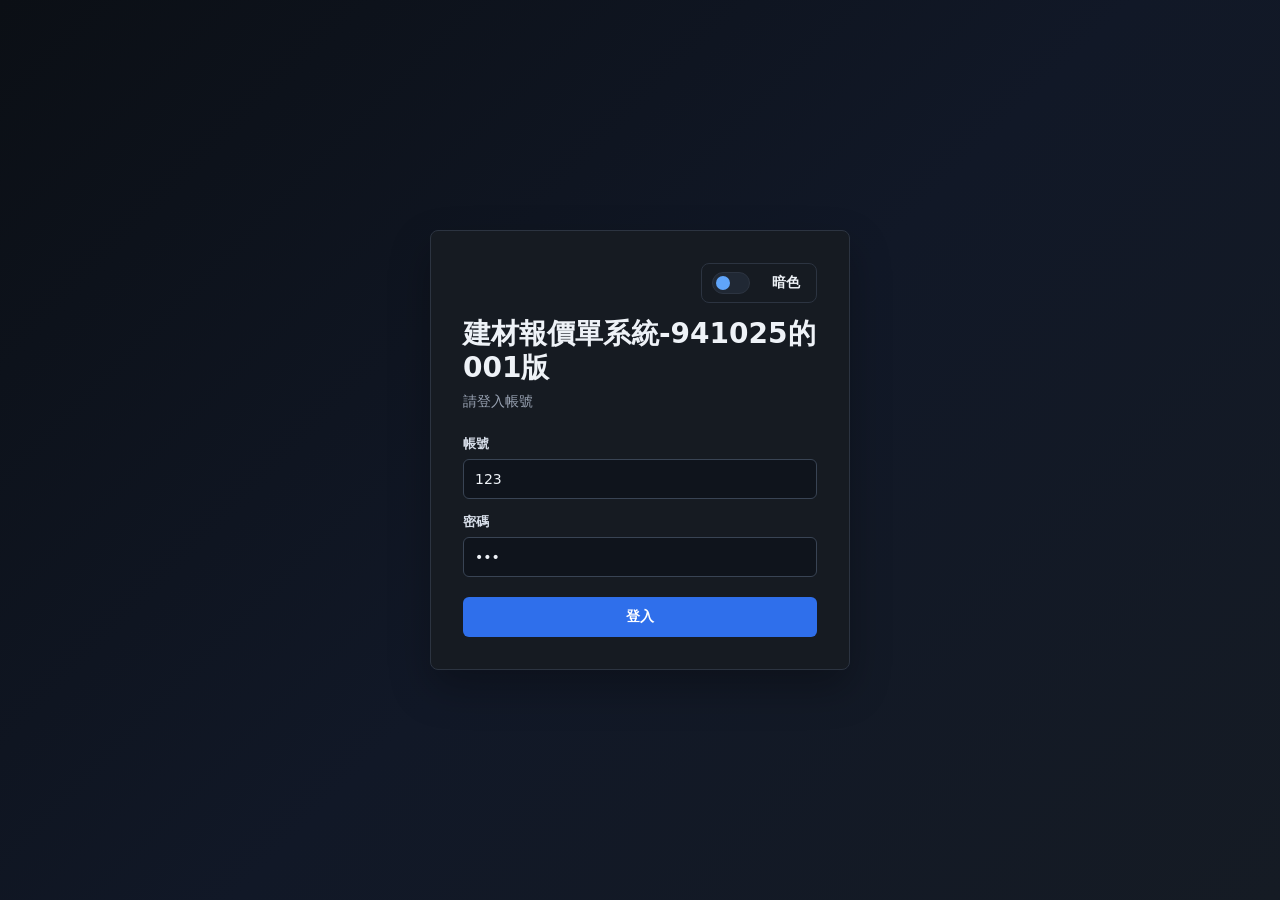
==== materials-site-preview-20260617/index.html @ aa775e9b "Add OCR guards for new business card samples" ====
<!doctype html>
<html lang="zh-Hant">
  <head>
    <meta charset="UTF-8" />
    <meta name="viewport" content="width=device-width, initial-scale=1.0" />
    <title>建材報價單系統-941025的001版</title>
    <link rel="icon" href="data:," />
    <script>
      (function () {
        try {
          var theme = localStorage.getItem("materials_quote_theme") === "light" ? "light" : "dark";
          document.documentElement.dataset.theme = theme;
          document.documentElement.style.colorScheme = theme;
        } catch (error) {
          document.documentElement.dataset.theme = "dark";
        }
      })();
    </script>
    <link rel="stylesheet" href="./styles.css?v=20260624-material-filter-002" />
  </head>
  <body>
    <div id="app"></div>
    <script src="./app-data.js?v=20260622-accounts-001"></script>
    <script src="./app-core.js?v=20260622-personal-modal-002"></script>
    <script src="./app-layout.js?v=20260624-material-filter-002"></script>
    <script src="./app-auth-123.js?v=20260618-numeric"></script>
    <script src="./app-version-001.js?v=20260622-accounts-001"></script>
    <script src="./app-theme.js?v=20260622-theme-001"></script>
    <script src="./app-forms.js?v=20260624-template-payments-001"></script>
    <script src="./app-quote-ui.js?v=20260617-001"></script>
    <script src="./app-print-settings.js?v=20260622-personal-modal-002"></script>
    <script src="./app-actions.js?v=20260624-material-filter-002"></script>
    <script src="./ocr-import.js?v=20260622-customer-only-001"></script>
    <script src="./ocr-import-fix-010.js?v=20260630-036"></script>
    <script src="./ocr-quality-gate-017.js?v=20260624-027"></script>
    <script src="./ocr-address-fix-020.js?v=20260622-020"></script>
    <script src="./ocr-name-fix-027.js?v=20260624-027"></script>
    <script src="./ocr-version-label-020.js?v=20260630-036"></script>
    <script src="./ocr-modal-final-026.js?v=20260624-026"></script>
    <script src="./ocr-orientation-final-030.js?v=20260629-030"></script>
    <script src="./ocr-sample-guard-031.js?v=20260630-036"></script>
  </body>
</html>
---- materials-site-preview-20260617/styles.css ----
:root {
  color-scheme: dark;
  --bg: #0d1117;
  --panel: #161b22;
  --panel-2: #1f2631;
  --text: #eef2f7;
  --muted: #99a3b3;
  --line: #2c3441;
  --soft: #202834;
  --dark: #2f6feb;
  --danger: #ef4444;
  --blue: #60a5fa;
  --green: #34d399;
  --amber: #fbbf24;
  --shadow: 0 18px 40px rgba(0, 0, 0, 0.28);
  font-family: ui-sans-serif, system-ui, -apple-system, BlinkMacSystemFont, "Segoe UI",
    "Microsoft JhengHei", "Noto Sans TC", sans-serif;
}

* {
  box-sizing: border-box;
}

body {
  margin: 0;
  min-height: 100vh;
  background: var(--bg);
  color: var(--text);
  font-size: 14px;
}

:root[data-theme="light"] {
  color-scheme: light;
  --bg: #f6f7f9;
  --panel: #ffffff;
  --panel-2: #fafafa;
  --text: #171717;
  --muted: #6b7280;
  --line: #e5e7eb;
  --soft: #f3f4f6;
  --dark: #171717;
  --danger: #dc2626;
  --blue: #2563eb;
  --green: #059669;
  --amber: #d97706;
  --shadow: 0 1px 2px rgba(15, 23, 42, 0.05);
}

::selection {
  background: rgba(96, 165, 250, 0.34);
}

a {
  color: inherit;
  text-decoration: none;
}

button,
input,
select,
textarea {
  font: inherit;
}

.auth-page {
  min-height: 100vh;
  display: grid;
  place-items: center;
  padding: 24px;
  background: linear-gradient(135deg, #0b0f15 0%, #111827 52%, #151b24 100%);
}

.auth-card {
  width: min(420px, 100%);
  background: var(--panel);
  border: 1px solid var(--line);
  border-radius: 8px;
  box-shadow: var(--shadow);
  padding: 32px;
}

.auth-card h1 {
  margin: 0;
  font-size: 28px;
  line-height: 1.2;
  letter-spacing: 0;
}

.auth-card p {
  color: var(--muted);
  margin: 8px 0 24px;
}

.app-shell {
  min-height: 100vh;
  display: grid;
  grid-template-columns: 248px 1fr;
}

.sidebar {
  position: sticky;
  top: 0;
  height: 100vh;
  background: #0f141c;
  border-right: 1px solid var(--line);
  display: flex;
  flex-direction: column;
  padding: 18px 14px;
  z-index: 20;
}

.sidebar.collapsed {
  width: 84px;
}

.brand {
  display: flex;
  align-items: center;
  gap: 10px;
  font-weight: 700;
  font-size: 17px;
  padding: 0 6px 16px;
}

.brand-mark {
  width: 34px;
  height: 34px;
  border-radius: 8px;
  display: grid;
  place-items: center;
  background: #f8fafc;
  color: #0d1117;
  box-shadow: 0 0 0 1px rgba(255, 255, 255, 0.08);
  font-weight: 800;
}

.collapse-btn,
.icon-btn {
  border: 0;
  background: transparent;
  color: #b7c0ce;
  cursor: pointer;
  border-radius: 6px;
  min-width: 34px;
  height: 34px;
}

.collapse-btn:hover,
.icon-btn:hover {
  background: var(--soft);
  color: var(--text);
}

.nav {
  display: grid;
  gap: 4px;
  margin-top: 8px;
}

.nav a {
  display: flex;
  align-items: center;
  gap: 10px;
  padding: 10px 12px;
  border-radius: 6px;
  color: #cbd5e1;
  font-weight: 500;
}

.nav a.active {
  background: #f8fafc;
  color: #0d1117;
}

.nav a:hover {
  background: var(--soft);
  color: #ffffff;
}

.nav a.active .nav-icon {
  color: #0d1117;
}

.nav-icon {
  width: 20px;
  text-align: center;
  color: #8995a5;
}

.account {
  margin-top: 10px;
  position: relative;
}

.account-btn {
  width: 100%;
  border: 0;
  background: transparent;
  color: var(--text);
  display: flex;
  align-items: center;
  gap: 10px;
  padding: 10px 8px;
  border-radius: 8px;
  cursor: pointer;
  text-align: left;
}

.account-btn:hover {
  background: var(--soft);
}

.avatar {
  width: 34px;
  height: 34px;
  border-radius: 999px;
  display: grid;
  place-items: center;
  background: #1f6feb;
  color: white;
  font-weight: 700;
  flex: 0 0 auto;
  overflow: hidden;
}

.avatar img {
  width: 100%;
  height: 100%;
  object-fit: cover;
  display: block;
}

.account-name {
  font-weight: 600;
}

.account-role {
  font-size: 12px;
  color: var(--muted);
}

.account-list {
  display: grid;
  gap: 12px;
}

.account-row-card {
  display: grid;
  grid-template-columns: minmax(130px, 1fr) minmax(110px, 0.8fr) minmax(110px, 0.8fr) minmax(130px, 0.8fr) auto;
  gap: 12px;
  align-items: end;
  border: 1px solid var(--line);
  border-radius: 8px;
  background: var(--panel);
  padding: 14px;
  box-shadow: var(--shadow);
}

.account-row-new {
  margin-bottom: 16px;
  border-color: rgba(96, 165, 250, 0.55);
}

.account-actions {
  display: flex;
  justify-content: flex-end;
  gap: 8px;
}

.permission-backdrop {
  position: fixed;
  inset: 0;
  z-index: 90;
  display: grid;
  place-items: center;
  background: rgba(0, 0, 0, 0.58);
  padding: 18px;
}

.permission-modal {
  width: min(560px, 100%);
  max-height: min(720px, calc(100vh - 36px));
  overflow: auto;
  border: 1px solid var(--line);
  border-radius: 8px;
  background: var(--panel);
  box-shadow: var(--shadow);
}

.permission-head {
  display: flex;
  justify-content: space-between;
  align-items: flex-start;
  gap: 14px;
  padding: 18px 20px;
  border-bottom: 1px solid var(--line);
}

.permission-head h2 {
  margin: 0;
  font-size: 20px;
}

.permission-head p {
  margin: 6px 0 0;
  color: var(--muted);
}

.permission-list {
  padding: 0 20px;
}

.permission-row {
  display: grid;
  grid-template-columns: 1fr auto;
  gap: 18px;
  align-items: center;
  padding: 18px 0;
  border-bottom: 1px solid var(--line);
}

.permission-row:last-child {
  border-bottom: 0;
}

.permission-row h3 {
  margin: 0;
  font-size: 15px;
}

.permission-row p {
  margin: 6px 0 0;
  color: var(--muted);
  line-height: 1.5;
}

.permission-switch {
  width: 48px;
  height: 26px;
  border: 1px solid var(--line);
  border-radius: 999px;
  background: #161b22;
  padding: 2px;
  cursor: pointer;
  transition: background 160ms ease;
}

.permission-switch span {
  display: block;
  width: 20px;
  height: 20px;
  border-radius: 999px;
  background: #ffffff;
  transition: transform 160ms ease;
}

.permission-switch.is-on {
  border-color: #6574ff;
  background: #6574ff;
}

.permission-switch.is-on span {
  transform: translateX(20px);
}

.personal-settings {
  display: grid;
  gap: 18px;
}

.personal-avatar-preview {
  display: flex;
  align-items: center;
  justify-content: space-between;
  gap: 14px;
  padding: 14px;
  border: 1px solid var(--line);
  border-radius: 8px;
  background: var(--panel-2);
}

.personal-avatar-main {
  display: flex;
  align-items: center;
  gap: 14px;
}

.personal-avatar {
  width: 48px;
  height: 48px;
  font-size: 18px;
}

.personal-avatar-preview p {
  margin: 4px 0 0;
}

.personal-avatar-toolbar {
  flex-wrap: wrap;
}

.personal-avatar-toolbar > div:last-child {
  display: flex;
  gap: 8px;
  flex-wrap: wrap;
  justify-content: flex-end;
}

.personal-modal {
  width: min(520px, 100%);
}

.avatar-dropzone {
  min-height: 220px;
  border: 1px dashed #5f6b7d;
  border-radius: 8px;
  display: grid;
  place-items: center;
  gap: 8px;
  padding: 24px;
  text-align: center;
  cursor: pointer;
  background: var(--panel-2);
}

.avatar-dropzone.is-dragging {
  border-color: var(--primary);
  background: rgba(37, 99, 235, 0.12);
}

.avatar-dropzone input[type="file"] {
  display: none;
}

.theme-slot {
  margin-top: auto;
  padding: 10px 6px 0;
}

.theme-toggle {
  width: 100%;
  border: 1px solid var(--line);
  background: var(--panel);
  color: var(--text);
  display: flex;
  align-items: center;
  justify-content: space-between;
  gap: 10px;
  min-height: 40px;
  padding: 8px 10px;
  border-radius: 8px;
  cursor: pointer;
  font-weight: 650;
}

.theme-toggle:hover {
  background: var(--soft);
}

.theme-toggle-track {
  width: 38px;
  height: 22px;
  border-radius: 999px;
  border: 1px solid var(--line);
  background: var(--soft);
  position: relative;
  flex: 0 0 auto;
}

.theme-toggle-knob {
  position: absolute;
  top: 3px;
  left: 3px;
  width: 14px;
  height: 14px;
  border-radius: 999px;
  background: var(--blue);
  transition: transform 160ms ease, background 160ms ease;
}

:root[data-theme="light"] .theme-toggle-knob {
  transform: translateX(16px);
  background: #111827;
}

.theme-toggle-text {
  min-width: 34px;
  text-align: left;
}

.sidebar.collapsed .theme-slot {
  padding: 10px 0 0;
}

.sidebar.collapsed .theme-toggle {
  justify-content: center;
  padding: 8px 0;
}

.sidebar.collapsed .theme-toggle-text {
  display: none;
}

.auth-tools {
  display: flex;
  justify-content: flex-end;
  margin-bottom: 14px;
}

.auth-tools .theme-toggle {
  width: auto;
  min-width: 116px;
}

.account-menu {
  position: absolute;
  left: 8px;
  right: 8px;
  bottom: 58px;
  background: var(--panel);
  border: 1px solid var(--line);
  border-radius: 8px;
  box-shadow: var(--shadow);
  padding: 6px;
}

.account-menu a,
.account-menu button {
  width: 100%;
  border: 0;
  background: transparent;
  color: var(--text);
  display: block;
  text-align: left;
  padding: 9px 10px;
  border-radius: 6px;
  cursor: pointer;
}

.account-menu a:hover,
.account-menu button:hover {
  background: var(--soft);
}

.main {
  min-width: 0;
  padding: 28px clamp(18px, 3vw, 40px);
}

.page-head {
  display: flex;
  align-items: flex-start;
  justify-content: space-between;
  gap: 16px;
  margin-bottom: 20px;
}

.page-head h1 {
  font-size: 30px;
  line-height: 1.15;
  margin: 0;
  letter-spacing: 0;
}

.page-head p {
  margin: 8px 0 0;
  color: var(--muted);
}

.toolbar {
  display: flex;
  align-items: center;
  gap: 10px;
  flex-wrap: wrap;
  margin-bottom: 16px;
}

.material-toolbar {
  position: relative;
  align-items: center;
}

.toolbar-inactive-toggle {
  min-height: 40px;
  margin-left: auto;
  padding: 0 4px;
  white-space: nowrap;
}

.visually-hidden {
  position: absolute;
  width: 1px;
  height: 1px;
  overflow: hidden;
  clip: rect(0 0 0 0);
  clip-path: inset(50%);
  white-space: nowrap;
}

.filter-popover {
  position: relative;
  z-index: 30;
}

.filter-popover summary {
  list-style: none;
}

.filter-popover summary::-webkit-details-marker {
  display: none;
}

.filter-trigger {
  min-height: 40px;
  border: 1px solid #3a4554;
  border-radius: 6px;
  background: transparent;
  color: var(--text);
  padding: 0 12px;
  display: inline-flex;
  align-items: center;
  gap: 8px;
  cursor: pointer;
  font-weight: 650;
  white-space: nowrap;
}

.filter-trigger:hover,
.filter-popover[open] .filter-trigger {
  background: var(--soft);
}

.filter-count {
  min-width: 20px;
  height: 20px;
  border-radius: 999px;
  display: inline-grid;
  place-items: center;
  background: var(--blue);
  color: #07111f;
  font-size: 12px;
  font-weight: 800;
}

.filter-panel {
  position: absolute;
  top: calc(100% + 8px);
  left: 0;
  width: min(380px, calc(100vw - 36px));
  border: 1px solid var(--line);
  border-radius: 8px;
  background: var(--panel);
  box-shadow: var(--shadow);
  padding: 14px;
}

.filter-section {
  padding-bottom: 14px;
  margin-bottom: 14px;
  border-bottom: 1px solid var(--line);
}

.filter-section:last-of-type {
  margin-bottom: 0;
}

.filter-title {
  margin-bottom: 9px;
  color: #d6dde8;
  font-size: 13px;
  font-weight: 750;
}

.filter-options {
  display: grid;
  gap: 8px;
}

.filter-tags,
.filter-toggles {
  display: flex;
  flex-wrap: wrap;
  gap: 8px;
}

.filter-price-grid {
  grid-template-columns: repeat(2, minmax(0, 1fr));
}

.filter-tag,
.filter-toggle {
  display: inline-flex;
}

.filter-tag span,
.filter-toggle span {
  min-height: 34px;
  border: 1px solid var(--line);
  border-radius: 999px;
  background: var(--panel-2);
  color: #d6dde8;
  display: inline-flex;
  align-items: center;
  justify-content: center;
  padding: 7px 13px;
  cursor: pointer;
  font-weight: 650;
  line-height: 1;
  transition: border-color 160ms ease, background 160ms ease, color 160ms ease;
}

.filter-toggle span {
  min-width: 104px;
}

.filter-tag input:checked + span,
.filter-toggle input:checked + span {
  border-color: rgba(96, 165, 250, 0.72);
  background: rgba(96, 165, 250, 0.17);
  color: #dbeafe;
  box-shadow: inset 0 0 0 1px rgba(96, 165, 250, 0.18);
}

.filter-tag span:hover,
.filter-toggle span:hover {
  border-color: rgba(96, 165, 250, 0.55);
}

.filter-check {
  min-height: 38px;
  border: 1px solid var(--line);
  border-radius: 6px;
  background: var(--panel-2);
  padding: 8px 10px;
}

.filter-price-grid {
  display: grid;
  gap: 8px;
}

.filter-actions {
  display: flex;
  justify-content: flex-end;
  gap: 8px;
  padding-top: 2px;
}

.filter-chips {
  display: flex;
  align-items: center;
  flex-wrap: wrap;
  gap: 8px;
  margin: -6px 0 14px;
}

.filter-chip {
  min-height: 28px;
  border: 1px solid var(--line);
  border-radius: 999px;
  background: var(--panel);
  color: #dbeafe;
  padding: 5px 10px;
  font-size: 12px;
  font-weight: 650;
}

.filter-clear {
  color: var(--blue);
  font-size: 13px;
  font-weight: 650;
}

.filter-clear:hover {
  text-decoration: underline;
}

.btn {
  display: inline-flex;
  align-items: center;
  justify-content: center;
  gap: 8px;
  min-height: 40px;
  padding: 0 14px;
  border-radius: 6px;
  border: 1px solid transparent;
  background: var(--dark);
  color: white;
  cursor: pointer;
  font-weight: 600;
  white-space: nowrap;
}

.btn:hover {
  background: #4388ff;
}

.btn.secondary {
  background: var(--soft);
  color: var(--text);
}

.btn.secondary:hover {
  background: #2a3443;
}

.btn.outline {
  background: transparent;
  border-color: #3a4554;
  color: var(--text);
}

.btn.outline:hover {
  background: var(--soft);
}

.btn.danger {
  background: var(--danger);
  color: white;
}

.btn.sm {
  min-height: 32px;
  padding: 0 10px;
  font-size: 13px;
}

.btn[disabled],
button[disabled] {
  opacity: 0.5;
  cursor: not-allowed;
}

.grid {
  display: grid;
  gap: 16px;
}

.cards-4 {
  grid-template-columns: repeat(4, minmax(0, 1fr));
}

.cards-2 {
  grid-template-columns: repeat(2, minmax(0, 1fr));
}

.card {
  background: var(--panel);
  border: 1px solid var(--line);
  border-radius: 8px;
  box-shadow: var(--shadow);
}

.card-header {
  padding: 15px 18px;
  border-bottom: 1px solid var(--line);
  display: flex;
  align-items: center;
  justify-content: space-between;
  gap: 10px;
}

.card-header h2,
.card-header h3 {
  margin: 0;
  font-size: 16px;
}

.card-body {
  padding: 18px;
}

.card-footer {
  padding: 14px 18px;
  border-top: 1px solid var(--line);
  display: flex;
  justify-content: flex-end;
  gap: 10px;
}

.metric-label {
  color: var(--muted);
  font-size: 13px;
}

.metric-value {
  margin-top: 8px;
  font-size: 30px;
  font-weight: 750;
  letter-spacing: 0;
}

.metric-note {
  margin-top: 6px;
  color: var(--muted);
  font-size: 13px;
}

.table-wrap {
  overflow-x: auto;
  background: var(--panel);
  border: 1px solid var(--line);
  border-radius: 8px;
}

table {
  width: 100%;
  border-collapse: collapse;
  min-width: 720px;
}

th,
td {
  padding: 13px 14px;
  border-bottom: 1px solid var(--line);
  text-align: left;
  vertical-align: middle;
}

th {
  background: var(--panel-2);
  color: #c2cad6;
  font-size: 12px;
  font-weight: 700;
  white-space: nowrap;
}

td {
  color: var(--text);
}

tr:last-child td {
  border-bottom: 0;
}

.link-strong {
  font-weight: 700;
  color: #f8fafc;
}

.sub {
  color: var(--muted);
  font-size: 12px;
  margin-top: 3px;
}

.badge {
  display: inline-flex;
  align-items: center;
  height: 24px;
  border-radius: 999px;
  padding: 0 9px;
  font-size: 12px;
  font-weight: 650;
  background: #263142;
  color: #dbeafe;
}

.badge.green {
  background: rgba(52, 211, 153, 0.16);
  color: #86efac;
}

.badge.blue {
  background: rgba(96, 165, 250, 0.16);
  color: #bfdbfe;
}

.badge.red {
  background: rgba(239, 68, 68, 0.16);
  color: #fca5a5;
}

.badge.amber {
  background: rgba(251, 191, 36, 0.16);
  color: #fde68a;
}

.form-grid {
  display: grid;
  grid-template-columns: repeat(2, minmax(0, 1fr));
  gap: 14px;
}

.form-grid.cols-4 {
  grid-template-columns: repeat(4, minmax(0, 1fr));
}

.span-2 {
  grid-column: span 2;
}

.span-4 {
  grid-column: span 4;
}

.field {
  display: grid;
  gap: 6px;
}

.field label {
  font-size: 13px;
  font-weight: 650;
  color: #d6dde8;
}

.field small {
  color: var(--muted);
  font-size: 12px;
  line-height: 1.45;
}

.input,
.select,
.textarea {
  width: 100%;
  min-height: 40px;
  border: 1px solid #394454;
  border-radius: 6px;
  background: #0f141c;
  color: var(--text);
  padding: 9px 11px;
  outline: none;
}

.input::placeholder,
.textarea::placeholder {
  color: #6f7b8c;
}

.select option {
  background: #0f141c;
  color: var(--text);
}

.textarea {
  min-height: 86px;
  resize: vertical;
}

.input:focus,
.select:focus,
.textarea:focus {
  border-color: var(--blue);
  box-shadow: 0 0 0 2px rgba(96, 165, 250, 0.2);
}

.checkbox-row {
  display: inline-flex;
  align-items: center;
  gap: 8px;
  color: #d1d7e2;
}

input[type="checkbox"],
input[type="radio"] {
  accent-color: var(--blue);
}

.split {
  display: grid;
  grid-template-columns: minmax(0, 1.45fr) minmax(280px, 0.55fr);
  gap: 16px;
  align-items: start;
}

.list-card {
  display: grid;
  gap: 10px;
}

.row-card {
  display: flex;
  align-items: center;
  justify-content: space-between;
  gap: 14px;
  border: 1px solid var(--line);
  border-radius: 8px;
  background: var(--panel);
  padding: 14px;
}

.row-card:hover {
  border-color: #455366;
  background: #1a202a;
}

.quote-section {
  border: 1px solid var(--line);
  border-radius: 8px;
  background: var(--panel);
  margin-bottom: 14px;
}

.quote-section-head {
  display: flex;
  align-items: center;
  gap: 10px;
  border-bottom: 1px solid var(--line);
  padding: 10px 14px;
}

.quote-section-head button.main-toggle {
  flex: 1;
  border: 0;
  background: transparent;
  text-align: left;
  display: flex;
  align-items: center;
  gap: 10px;
  cursor: pointer;
  min-width: 0;
}

.amount {
  font-variant-numeric: tabular-nums;
  font-weight: 700;
  white-space: nowrap;
}

.muted {
  color: var(--muted);
}

.mini-row {
  display: grid;
  grid-template-columns: 34px 1fr auto auto;
  align-items: center;
  gap: 8px;
  border: 1px solid var(--line);
  border-radius: 8px;
  padding: 10px;
  margin-top: 8px;
}

.labor-grid {
  display: grid;
  grid-template-columns: 1fr 70px 70px 100px 100px 64px 92px 36px;
  gap: 8px;
  align-items: center;
  margin-top: 8px;
}

.calc-box {
  background: #111721;
  border: 1px solid var(--line);
  border-radius: 8px;
  padding: 14px;
}

.calc-line {
  display: flex;
  justify-content: space-between;
  gap: 12px;
  padding: 7px 0;
  border-bottom: 1px solid var(--line);
}

.calc-line:last-child {
  border-bottom: 0;
}

.picker-wrap {
  position: relative;
}

.picker-btn {
  width: 100%;
  min-height: 40px;
  border: 1px solid #394454;
  border-radius: 6px;
  background: #0f141c;
  color: var(--text);
  padding: 9px 11px;
  display: flex;
  align-items: center;
  justify-content: space-between;
  cursor: pointer;
  text-align: left;
}

.picker-panel {
  position: absolute;
  z-index: 50;
  top: calc(100% + 4px);
  left: 0;
  right: 0;
  background: var(--panel);
  border: 1px solid var(--line);
  border-radius: 8px;
  box-shadow: var(--shadow);
  padding: 8px;
}

.picker-list {
  max-height: 230px;
  overflow: auto;
  margin-top: 8px;
}

.picker-option {
  width: 100%;
  border: 0;
  background: transparent;
  color: var(--text);
  text-align: left;
  padding: 10px;
  border-radius: 6px;
  cursor: pointer;
}

.picker-option:hover {
  background: var(--soft);
}

.drawer-backdrop {
  position: fixed;
  inset: 0;
  background: rgba(0, 0, 0, 0.58);
  z-index: 70;
}

.drawer {
  position: fixed;
  z-index: 80;
  top: 0;
  right: 0;
  height: 100vh;
  width: min(620px, 100%);
  background: var(--panel);
  border-left: 1px solid var(--line);
  box-shadow: -18px 0 50px rgba(0, 0, 0, 0.32);
  display: flex;
  flex-direction: column;
}

.drawer-head {
  display: flex;
  align-items: center;
  justify-content: space-between;
  gap: 10px;
  padding: 16px 18px;
  border-bottom: 1px solid var(--line);
  font-weight: 700;
}

.drawer-body {
  overflow: auto;
  padding: 18px;
  flex: 1;
}

.drawer-foot {
  display: flex;
  justify-content: flex-end;
  gap: 10px;
  padding: 14px 18px;
  border-top: 1px solid var(--line);
}

.hint {
  border-radius: 6px;
  padding: 9px 11px;
  font-size: 12px;
  line-height: 1.5;
  background: rgba(96, 165, 250, 0.14);
  color: #bfdbfe;
}

.hint.amber {
  background: rgba(251, 191, 36, 0.14);
  color: #fde68a;
}

.chart {
  height: 230px;
  display: flex;
  align-items: end;
  gap: 10px;
  padding-top: 20px;
}

.bar {
  flex: 1;
  min-width: 18px;
  border-radius: 5px 5px 0 0;
  background: linear-gradient(180deg, #60a5fa 0%, #2f6feb 100%);
  opacity: 0.9;
  position: relative;
}

.bar span {
  position: absolute;
  bottom: -24px;
  left: 50%;
  transform: translateX(-50%);
  color: var(--muted);
  font-size: 12px;
  white-space: nowrap;
}

.empty {
  padding: 28px;
  text-align: center;
  color: var(--muted);
  border: 1px dashed #455366;
  border-radius: 8px;
  background: #111721;
}

.toast {
  position: fixed;
  right: 18px;
  bottom: 18px;
  z-index: 100;
  background: #f8fafc;
  color: #0d1117;
  padding: 10px 14px;
  border-radius: 8px;
  box-shadow: var(--shadow);
}

.reset-demo {
  position: fixed;
  right: 18px;
  bottom: 18px;
  z-index: 30;
}

:root[data-theme="light"] .auth-page {
  background: linear-gradient(135deg, #f9fafb 0%, #eef2ff 100%);
}

:root[data-theme="light"] .sidebar {
  background: #ffffff;
}

:root[data-theme="light"] .brand-mark {
  background: #171717;
  color: #ffffff;
  box-shadow: none;
}

:root[data-theme="light"] .collapse-btn,
:root[data-theme="light"] .icon-btn {
  color: #525252;
}

:root[data-theme="light"] .nav a {
  color: #404040;
}

:root[data-theme="light"] .nav a.active {
  background: #111111;
  color: #ffffff;
}

:root[data-theme="light"] .nav a:hover {
  background: #f4f4f5;
  color: #111827;
}

:root[data-theme="light"] .nav a.active .nav-icon {
  color: #ffffff;
}

:root[data-theme="light"] .nav-icon {
  color: #737373;
}

:root[data-theme="light"] .account-btn,
:root[data-theme="light"] .account-menu a,
:root[data-theme="light"] .account-menu button {
  color: #171717;
}

:root[data-theme="light"] .avatar {
  background: #111827;
}

:root[data-theme="light"] .account-menu {
  background: #ffffff;
  box-shadow: 0 14px 32px rgba(15, 23, 42, 0.14);
}

:root[data-theme="light"] .permission-backdrop {
  background: rgba(15, 23, 42, 0.2);
}

:root[data-theme="light"] .permission-modal {
  background: #ffffff;
  box-shadow: 0 24px 70px rgba(15, 23, 42, 0.18);
}

:root[data-theme="light"] .permission-switch {
  background: #e5e7eb;
}

:root[data-theme="light"] .btn:hover {
  background: #2b2b2b;
}

:root[data-theme="light"] .btn.secondary {
  background: #f4f4f5;
  color: #171717;
}

:root[data-theme="light"] .btn.secondary:hover {
  background: #e7e7e9;
}

:root[data-theme="light"] .btn.outline {
  background: #ffffff;
  border-color: #d4d4d8;
  color: #171717;
}

:root[data-theme="light"] .btn.outline:hover {
  background: #fafafa;
}

:root[data-theme="light"] .filter-trigger {
  background: #ffffff;
  border-color: #d4d4d8;
  color: #171717;
}

:root[data-theme="light"] .filter-trigger:hover,
:root[data-theme="light"] .filter-popover[open] .filter-trigger {
  background: #fafafa;
}

:root[data-theme="light"] .filter-count {
  color: #ffffff;
}

:root[data-theme="light"] .filter-panel {
  background: #ffffff;
  box-shadow: 0 16px 38px rgba(15, 23, 42, 0.18);
}

:root[data-theme="light"] .filter-title {
  color: #404040;
}

:root[data-theme="light"] .filter-tag span,
:root[data-theme="light"] .filter-toggle span {
  background: #fafafa;
  border-color: #d4d4d8;
  color: #404040;
}

:root[data-theme="light"] .filter-tag input:checked + span,
:root[data-theme="light"] .filter-toggle input:checked + span {
  background: #eff6ff;
  border-color: #60a5fa;
  color: #1d4ed8;
}

:root[data-theme="light"] .filter-check {
  background: #fafafa;
}

:root[data-theme="light"] .filter-chip {
  background: #ffffff;
  color: #1d4ed8;
}

:root[data-theme="light"] th {
  background: #fafafa;
  color: #525252;
}

:root[data-theme="light"] td {
  color: #262626;
}

:root[data-theme="light"] .link-strong {
  color: #111827;
}

:root[data-theme="light"] .badge {
  background: #f3f4f6;
  color: #374151;
}

:root[data-theme="light"] .badge.green {
  background: #ecfdf5;
  color: #047857;
}

:root[data-theme="light"] .badge.blue {
  background: #eff6ff;
  color: #1d4ed8;
}

:root[data-theme="light"] .badge.red {
  background: #fef2f2;
  color: #b91c1c;
}

:root[data-theme="light"] .badge.amber {
  background: #fffbeb;
  color: #b45309;
}

:root[data-theme="light"] .field label {
  color: #404040;
}

:root[data-theme="light"] .input,
:root[data-theme="light"] .select,
:root[data-theme="light"] .textarea {
  border-color: #d4d4d8;
  background: #ffffff;
  color: #171717;
}

:root[data-theme="light"] .input::placeholder,
:root[data-theme="light"] .textarea::placeholder {
  color: #9ca3af;
}

:root[data-theme="light"] .select option {
  background: #ffffff;
  color: #171717;
}

:root[data-theme="light"] .input:focus,
:root[data-theme="light"] .select:focus,
:root[data-theme="light"] .textarea:focus {
  border-color: #171717;
  box-shadow: 0 0 0 2px rgba(23, 23, 23, 0.12);
}

:root[data-theme="light"] .checkbox-row {
  color: #404040;
}

:root[data-theme="light"] .row-card {
  background: #ffffff;
}

:root[data-theme="light"] .row-card:hover {
  border-color: #d4d4d8;
  background: #fcfcfc;
}

:root[data-theme="light"] .quote-section {
  background: #ffffff;
}

:root[data-theme="light"] .calc-box {
  background: #fafafa;
}

:root[data-theme="light"] .picker-btn {
  border-color: #d4d4d8;
  background: #ffffff;
  color: #171717;
}

:root[data-theme="light"] .picker-panel {
  background: #ffffff;
  box-shadow: 0 16px 38px rgba(15, 23, 42, 0.18);
}

:root[data-theme="light"] .picker-option {
  color: #171717;
}

:root[data-theme="light"] .picker-option:hover {
  background: #f4f4f5;
}

:root[data-theme="light"] .drawer-backdrop {
  background: rgba(15, 23, 42, 0.16);
}

:root[data-theme="light"] .drawer {
  background: #ffffff;
  box-shadow: -18px 0 50px rgba(15, 23, 42, 0.16);
}

:root[data-theme="light"] .hint {
  background: #eff6ff;
  color: #1e40af;
}

:root[data-theme="light"] .hint.amber {
  background: #fffbeb;
  color: #92400e;
}

:root[data-theme="light"] .bar {
  background: #111827;
}

:root[data-theme="light"] .empty {
  border-color: #d4d4d8;
  background: #fafafa;
}

:root[data-theme="light"] .toast {
  background: #111827;
  color: #ffffff;
  box-shadow: 0 14px 30px rgba(15, 23, 42, 0.2);
}

.print-page {
  background: white;
  min-height: 100vh;
  padding: 28px;
  color: #111;
}

.print-actions {
  display: flex;
  justify-content: flex-end;
  margin-bottom: 18px;
}

.print-sheet {
  width: min(1040px, 100%);
  margin: 0 auto;
  border: 1px solid #111;
  padding: 22px;
  background: white;
}

.print-banner {
  display: grid;
  grid-template-columns: 96px 1fr;
  gap: 18px;
  align-items: center;
  margin-bottom: 18px;
}

.print-logo {
  width: 84px;
  height: 84px;
  border-radius: 16px;
  background: #111827;
  color: white;
  display: grid;
  place-items: center;
  font-size: 36px;
  font-weight: 900;
}

.stamp {
  width: 92px;
  height: 92px;
  border: 4px double #b91c1c;
  border-radius: 50%;
  display: grid;
  place-items: center;
  color: #b91c1c;
  font-weight: 800;
  transform: rotate(-10deg);
}

.print-title {
  text-align: center;
  font-size: 28px;
  letter-spacing: 12px;
  margin: 12px 0 22px;
}

.print-meta {
  display: grid;
  grid-template-columns: repeat(2, minmax(0, 1fr));
  gap: 8px 24px;
  margin-bottom: 18px;
}

.print-terms {
  white-space: pre-line;
  font-size: 12px;
  line-height: 1.55;
  margin-top: 16px;
}

.print-sign {
  display: grid;
  grid-template-columns: repeat(4, 1fr);
  gap: 18px;
  align-items: end;
  margin-top: 24px;
}

@media (max-width: 980px) {
  .app-shell {
    grid-template-columns: 1fr;
  }

  .sidebar {
    position: relative;
    height: auto;
  }

  .cards-4,
  .cards-2,
  .split,
  .form-grid,
  .form-grid.cols-4 {
    grid-template-columns: 1fr;
  }

  .span-2,
  .span-4 {
    grid-column: span 1;
  }

  .labor-grid {
    grid-template-columns: 1fr 1fr;
  }

  .account-row-card {
    grid-template-columns: 1fr;
  }

  .filter-panel {
    position: fixed;
    left: 18px;
    right: 18px;
    bottom: 18px;
    top: auto;
    width: auto;
    max-height: calc(100vh - 36px);
    overflow: auto;
  }

  .toolbar-inactive-toggle {
    margin-left: 0;
  }

  .filter-price-grid {
    grid-template-columns: 1fr;
  }

}

@media print {
  body {
    background: white;
  }

  .print-actions,
  .reset-demo,
  .toast {
    display: none !important;
  }

  .print-page {
    padding: 0;
  }

  .print-sheet {
    width: 100%;
    border: 0;
  }
}
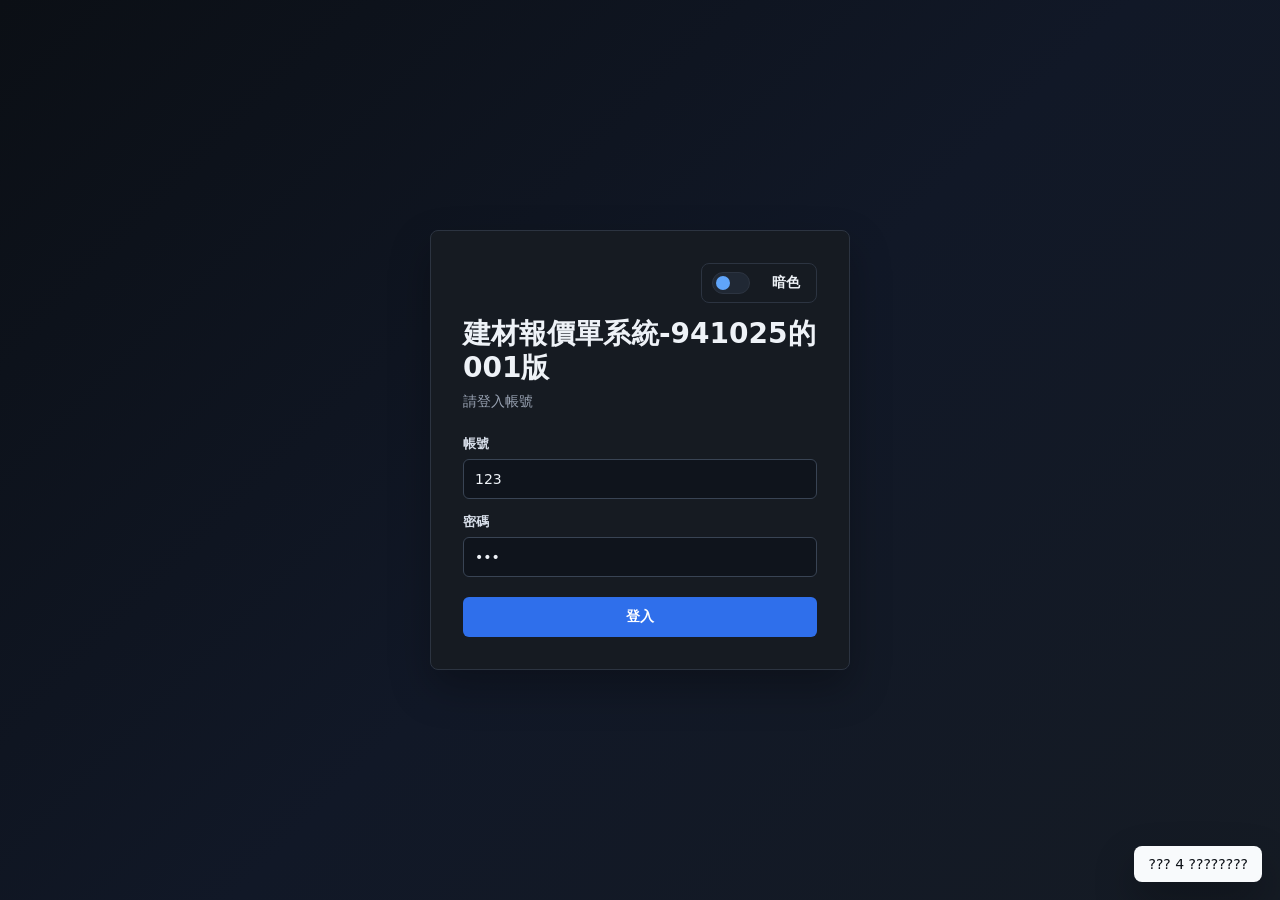
==== commit f5f625de: "Sync local materials site version" ====
--- a/materials-site-preview-20260617/index.html
+++ b/materials-site-preview-20260617/index.html
@@ -16,28 +16,31 @@
         }
       })();
     </script>
-    <link rel="stylesheet" href="./styles.css?v=20260624-material-filter-002" />
+    <link rel="stylesheet" href="./styles.css?v=20260706-local-004" />
   </head>
   <body>
     <div id="app"></div>
-    <script src="./app-data.js?v=20260622-accounts-001"></script>
-    <script src="./app-core.js?v=20260622-personal-modal-002"></script>
-    <script src="./app-layout.js?v=20260624-material-filter-002"></script>
+    <script src="./app-data.js?v=20260630-worklogs-001"></script>
+    <script src="./app-core.js?v=20260630-worklogs-001"></script>
+    <script src="./ocr-batch-customers-20260706.js?v=20260706-local-002"></script>
+    <script src="./local-unreviewed-batch-20260706.js?v=20260706-local-once-001"></script>
+    <script src="./app-layout.js?v=20260630-worklogs-001"></script>
     <script src="./app-auth-123.js?v=20260618-numeric"></script>
     <script src="./app-version-001.js?v=20260622-accounts-001"></script>
     <script src="./app-theme.js?v=20260622-theme-001"></script>
-    <script src="./app-forms.js?v=20260624-template-payments-001"></script>
-    <script src="./app-quote-ui.js?v=20260617-001"></script>
-    <script src="./app-print-settings.js?v=20260622-personal-modal-002"></script>
-    <script src="./app-actions.js?v=20260624-material-filter-002"></script>
-    <script src="./ocr-import.js?v=20260622-customer-only-001"></script>
-    <script src="./ocr-import-fix-010.js?v=20260630-036"></script>
-    <script src="./ocr-quality-gate-017.js?v=20260624-027"></script>
+    <script src="./app-forms.js?v=20260706-local-006"></script>
+    <script src="./app-quote-ui.js?v=20260630-permissions-001"></script>
+    <script src="./app-print-settings.js?v=20260630-permissions-001"></script>
+    <script src="./app-worklog.js?v=20260630-worklogs-001"></script>
+    <script src="./app-actions.js?v=20260706-local-007"></script>
+    <script src="./ocr-import.js?v=20260630-permissions-001"></script>
+    <script src="./ocr-import-fix-010.js?v=20260706-local-005"></script>
+    <script src="./ocr-quality-gate-017.js?v=20260706-local-002"></script>
     <script src="./ocr-address-fix-020.js?v=20260622-020"></script>
     <script src="./ocr-name-fix-027.js?v=20260624-027"></script>
     <script src="./ocr-version-label-020.js?v=20260630-036"></script>
-    <script src="./ocr-modal-final-026.js?v=20260624-026"></script>
+    <script src="./ocr-modal-final-026.js?v=20260706-local-003"></script>
     <script src="./ocr-orientation-final-030.js?v=20260629-030"></script>
-    <script src="./ocr-sample-guard-031.js?v=20260630-036"></script>
+    <script src="./ocr-sample-guard-031.js?v=20260706-local-003"></script>
   </body>
 </html>
--- a/materials-site-preview-20260617/styles.css
+++ b/materials-site-preview-20260617/styles.css
@@ -310,6 +310,22 @@
   padding: 0 20px;
 }
 
+.permission-group {
+  padding: 16px 0 4px;
+  border-bottom: 1px solid var(--line);
+}
+
+.permission-group:last-child {
+  border-bottom: 0;
+}
+
+.permission-group > h3 {
+  margin: 0 0 4px;
+  color: var(--muted);
+  font-size: 13px;
+  letter-spacing: 0;
+}
+
 .permission-row {
   display: grid;
   grid-template-columns: 1fr auto;
@@ -319,7 +335,7 @@
   border-bottom: 1px solid var(--line);
 }
 
-.permission-row:last-child {
+.permission-group .permission-row:last-child {
   border-bottom: 0;
 }
 
@@ -575,6 +591,21 @@
   margin-bottom: 16px;
 }
 
+.field-inline {
+  display: inline-flex;
+  align-items: center;
+  gap: 8px;
+  color: var(--muted);
+  font-size: 14px;
+  white-space: nowrap;
+}
+
+.field-inline .select,
+.field-inline .input {
+  width: auto;
+  min-width: 132px;
+}
+
 .material-toolbar {
   position: relative;
   align-items: center;
@@ -878,6 +909,76 @@
   gap: 10px;
 }
 
+.business-card-viewer-backdrop {
+  position: fixed;
+  inset: 0;
+  z-index: 120;
+  display: flex;
+  align-items: center;
+  justify-content: center;
+  padding: 20px;
+  background: rgba(2, 6, 23, 0.72);
+}
+
+.business-card-viewer {
+  width: min(980px, 100%);
+  max-height: calc(100vh - 40px);
+  overflow: auto;
+  border: 1px solid var(--line);
+  border-radius: 8px;
+  background: var(--panel);
+  box-shadow: var(--shadow);
+}
+
+.business-card-viewer__head {
+  display: flex;
+  align-items: flex-start;
+  justify-content: space-between;
+  gap: 14px;
+  padding: 16px 18px;
+  border-bottom: 1px solid var(--line);
+}
+
+.business-card-viewer__head h2 {
+  margin: 0;
+  font-size: 18px;
+}
+
+.business-card-viewer__head p {
+  margin: 6px 0 0;
+  color: var(--muted);
+  font-size: 13px;
+}
+
+.business-card-viewer__body {
+  padding: 18px;
+}
+
+.business-card-viewer__body--grid {
+  display: grid;
+  grid-template-columns: repeat(auto-fit, minmax(280px, 1fr));
+  gap: 14px;
+}
+
+.business-card-viewer__item {
+  margin: 0;
+}
+
+.business-card-viewer__item figcaption {
+  margin-top: 8px;
+  color: var(--muted);
+  font-size: 12px;
+}
+
+.business-card-viewer__image {
+  display: block;
+  width: 100%;
+  max-height: 70vh;
+  object-fit: contain;
+  border-radius: 8px;
+  background: white;
+}
+
 .metric-label {
   color: var(--muted);
   font-size: 13px;
@@ -1690,6 +1791,28 @@
   margin-top: 24px;
 }
 
+.work-log-metrics {
+  margin-bottom: 16px;
+}
+
+.work-log-toolbar {
+  margin-bottom: 14px;
+}
+
+.work-log-table td {
+  vertical-align: top;
+}
+
+.work-log-summary {
+  font-weight: 700;
+  color: var(--text);
+}
+
+.work-log-detail {
+  margin-top: 4px;
+  max-width: 520px;
+}
+
 @media (max-width: 980px) {
   .app-shell {
     grid-template-columns: 1fr;
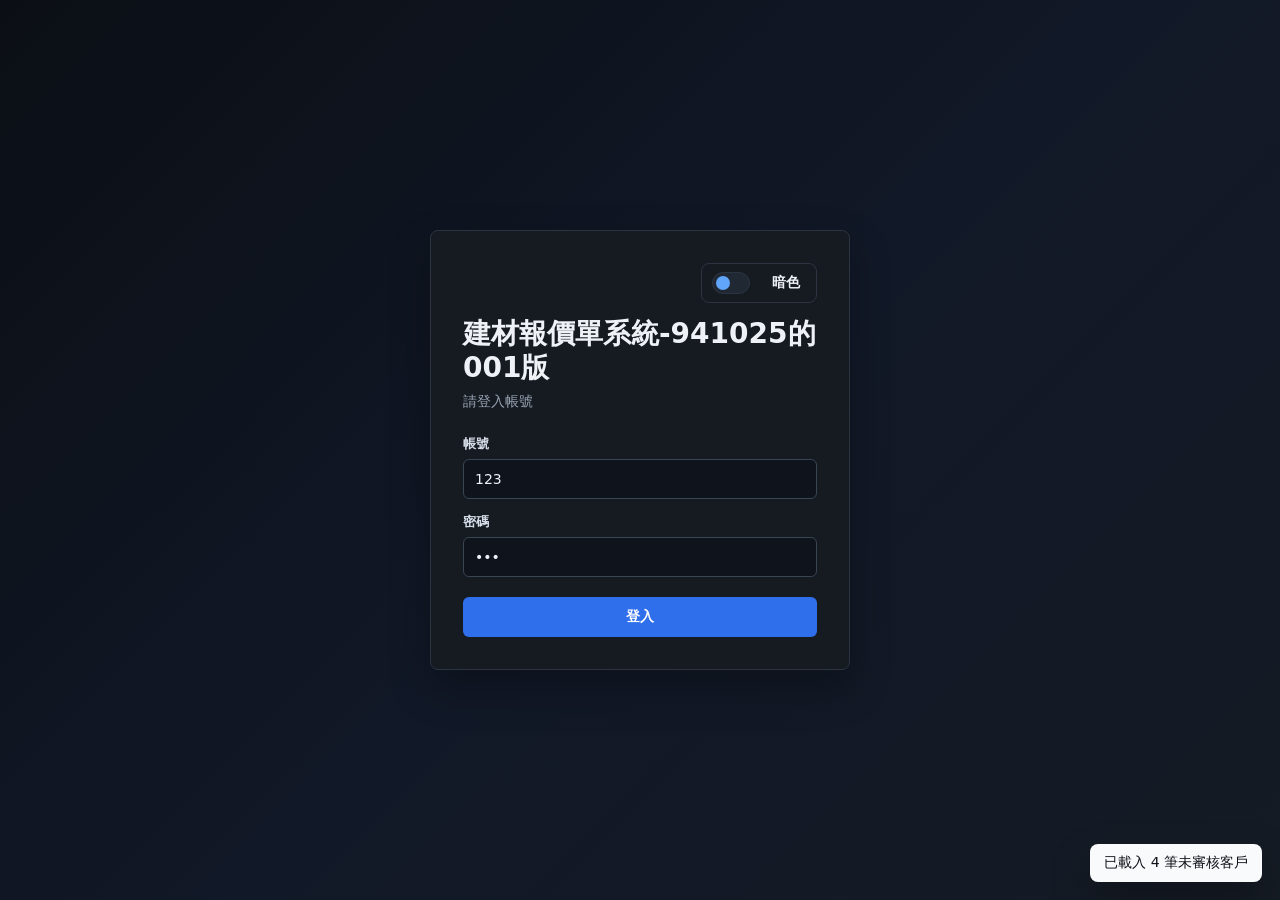
==== commit 34e5500e: "Fix local batch import toast text" ====
--- a/materials-site-preview-20260617/index.html
+++ b/materials-site-preview-20260617/index.html
@@ -23,7 +23,7 @@
     <script src="./app-data.js?v=20260630-worklogs-001"></script>
     <script src="./app-core.js?v=20260630-worklogs-001"></script>
     <script src="./ocr-batch-customers-20260706.js?v=20260706-local-002"></script>
-    <script src="./local-unreviewed-batch-20260706.js?v=20260706-local-once-001"></script>
+    <script src="./local-unreviewed-batch-20260706.js?v=20260708-toast-001"></script>
     <script src="./app-layout.js?v=20260630-worklogs-001"></script>
     <script src="./app-auth-123.js?v=20260618-numeric"></script>
     <script src="./app-version-001.js?v=20260622-accounts-001"></script>
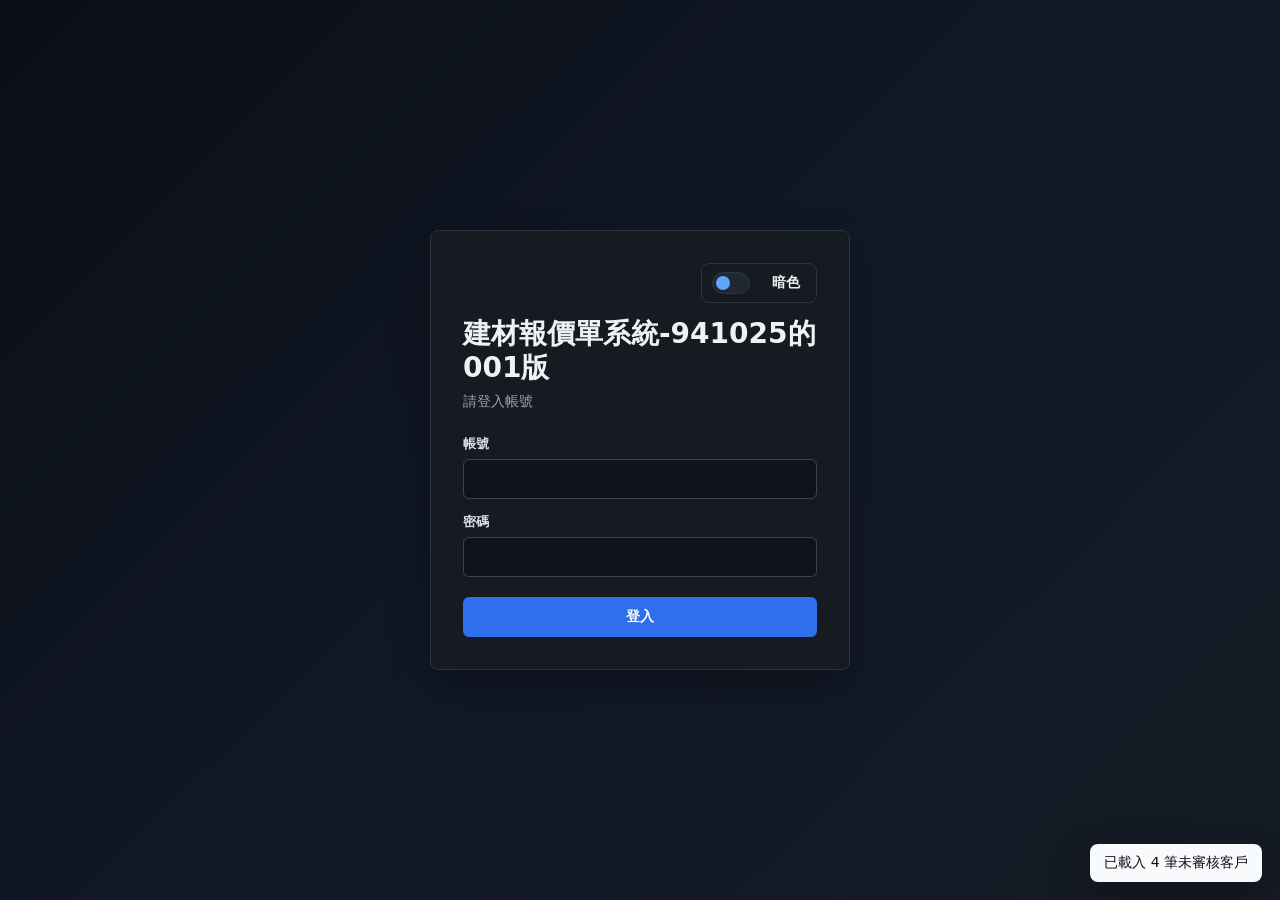
==== commit fadd8f92: "feat: formalize quotation workflow and data safety" ====
--- a/materials-site-preview-20260617/index.html
+++ b/materials-site-preview-20260617/index.html
@@ -16,23 +16,23 @@
         }
       })();
     </script>
-    <link rel="stylesheet" href="./styles.css?v=20260706-local-004" />
+    <link rel="stylesheet" href="./styles.css?v=20260710-formalize-001" />
   </head>
   <body>
     <div id="app"></div>
-    <script src="./app-data.js?v=20260630-worklogs-001"></script>
-    <script src="./app-core.js?v=20260630-worklogs-001"></script>
+    <script src="./app-data.js?v=20260710-formalize-001"></script>
+    <script src="./app-domain.js?v=20260710-formalize-001"></script>
+    <script src="./app-core.js?v=20260710-formalize-001"></script>
     <script src="./ocr-batch-customers-20260706.js?v=20260706-local-002"></script>
     <script src="./local-unreviewed-batch-20260706.js?v=20260708-toast-001"></script>
-    <script src="./app-layout.js?v=20260630-worklogs-001"></script>
-    <script src="./app-auth-123.js?v=20260618-numeric"></script>
-    <script src="./app-version-001.js?v=20260622-accounts-001"></script>
+    <script src="./app-layout.js?v=20260710-formalize-001"></script>
+    <script src="./app-auth-123.js?v=20260710-formalize-001"></script>
     <script src="./app-theme.js?v=20260622-theme-001"></script>
-    <script src="./app-forms.js?v=20260706-local-006"></script>
-    <script src="./app-quote-ui.js?v=20260630-permissions-001"></script>
-    <script src="./app-print-settings.js?v=20260630-permissions-001"></script>
-    <script src="./app-worklog.js?v=20260630-worklogs-001"></script>
-    <script src="./app-actions.js?v=20260706-local-007"></script>
+    <script src="./app-forms.js?v=20260710-formalize-001"></script>
+    <script src="./app-quote-ui.js?v=20260710-formalize-001"></script>
+    <script src="./app-print-settings.js?v=20260710-formalize-001"></script>
+    <script src="./app-worklog.js?v=20260710-formalize-001"></script>
+    <script src="./app-actions.js?v=20260710-formalize-001"></script>
     <script src="./ocr-import.js?v=20260630-permissions-001"></script>
     <script src="./ocr-import-fix-010.js?v=20260706-local-005"></script>
     <script src="./ocr-quality-gate-017.js?v=20260706-local-002"></script>
--- a/materials-site-preview-20260617/styles.css
+++ b/materials-site-preview-20260617/styles.css
@@ -1716,6 +1716,30 @@
   color: #111;
 }
 
+.print-page table td,
+.print-page table th,
+.print-page .calc-line,
+.print-page .print-meta,
+.print-page .print-doc-meta,
+.print-page .print-terms,
+.print-page .print-sign {
+  color: #111827;
+}
+
+.print-page table td {
+  background: #ffffff;
+}
+
+.print-page table th {
+  background: #1f2937;
+  color: #ffffff;
+}
+
+.print-page .muted,
+.print-page .sub {
+  color: #52525b;
+}
+
 .print-actions {
   display: flex;
   justify-content: flex-end;
@@ -1723,11 +1747,23 @@
 }
 
 .print-sheet {
+  position: relative;
   width: min(1040px, 100%);
   margin: 0 auto;
   border: 1px solid #111;
   padding: 22px;
   background: white;
+}
+
+.print-watermark {
+  position: absolute;
+  top: 18px;
+  right: 22px;
+  padding: 5px 10px;
+  border: 2px solid #b91c1c;
+  color: #b91c1c;
+  font-weight: 800;
+  transform: rotate(-4deg);
 }
 
 .print-banner {
@@ -1776,6 +1812,70 @@
   margin-bottom: 18px;
 }
 
+.print-doc-meta {
+  display: grid;
+  grid-template-columns: repeat(4, minmax(0, 1fr));
+  gap: 8px 16px;
+  padding: 10px 12px;
+  margin-bottom: 14px;
+  border: 1px solid #d4d4d8;
+  background: #fafafa;
+  font-size: 12px;
+}
+
+.quote-autosave {
+  display: flex;
+  align-items: center;
+  justify-content: space-between;
+  gap: 12px;
+  margin: -8px 0 16px;
+  padding: 9px 12px;
+  border: 1px solid var(--line);
+  border-radius: 6px;
+  background: var(--panel);
+  color: var(--muted);
+  font-size: 13px;
+}
+
+.quote-autosave.is-restored {
+  border-color: #a16207;
+  color: #fbbf24;
+}
+
+.quote-snapshot-notice {
+  margin-bottom: 14px;
+}
+
+tr.is-superseded td {
+  opacity: 0.68;
+}
+
+.badge-stack {
+  display: flex;
+  align-items: flex-start;
+  gap: 5px;
+  flex-direction: column;
+}
+
+.backup-actions {
+  display: flex;
+  gap: 10px;
+  flex-wrap: wrap;
+  margin-top: 14px;
+}
+
+.sr-only {
+  position: absolute;
+  width: 1px;
+  height: 1px;
+  padding: 0;
+  margin: -1px;
+  overflow: hidden;
+  clip: rect(0, 0, 0, 0);
+  white-space: nowrap;
+  border: 0;
+}
+
 .print-terms {
   white-space: pre-line;
   font-size: 12px;
@@ -1795,6 +1895,21 @@
   margin-bottom: 16px;
 }
 
+.dashboard-actions {
+  margin-bottom: 18px;
+}
+
+.dashboard-action {
+  color: inherit;
+  text-decoration: none;
+  transition: border-color 0.15s ease, transform 0.15s ease;
+}
+
+.dashboard-action:hover {
+  border-color: var(--accent);
+  transform: translateY(-1px);
+}
+
 .work-log-toolbar {
   margin-bottom: 14px;
 }
@@ -1815,20 +1930,78 @@
 
 @media (max-width: 980px) {
   .app-shell {
-    grid-template-columns: 1fr;
+    display: block;
   }
 
   .sidebar {
-    position: relative;
+    position: sticky;
+    top: 0;
     height: auto;
+    width: 100%;
+    display: grid;
+    grid-template-columns: minmax(0, 1fr) auto;
+    align-items: center;
+    gap: 8px;
+    padding: 10px 12px;
+    border-right: 0;
+    border-bottom: 1px solid var(--line);
+  }
+
+  .sidebar .brand {
+    padding: 0;
+    min-width: 0;
+  }
+
+  .sidebar .brand > span:not(.brand-mark) {
+    overflow: hidden;
+    text-overflow: ellipsis;
+    white-space: nowrap;
+  }
+
+  .sidebar .collapse-btn,
+  .sidebar .theme-slot {
+    display: none;
+  }
+
+  .sidebar .nav {
+    grid-column: 1 / -1;
+    display: flex;
+    gap: 6px;
+    overflow-x: auto;
+    padding: 2px 0 4px;
+    scrollbar-width: thin;
+  }
+
+  .sidebar .nav a {
+    flex: 0 0 auto;
+    min-width: max-content;
+    padding: 8px 10px;
+  }
+
+  .sidebar .account {
+    position: static;
+    margin: 0;
+  }
+
+  .sidebar .account-btn {
+    padding: 0;
+  }
+
+  .sidebar .account-btn > span:not(.avatar) {
+    display: none;
+  }
+
+  .main {
+    padding: 18px 14px 28px;
   }
 
   .cards-4,
+  .cards-3,
   .cards-2,
   .split,
   .form-grid,
   .form-grid.cols-4 {
-    grid-template-columns: 1fr;
+    grid-template-columns: 1fr !important;
   }
 
   .span-2,
@@ -1863,11 +2036,34 @@
     grid-template-columns: 1fr;
   }
 
+  .page-head {
+    align-items: stretch;
+    flex-direction: column;
+  }
+
+  .page-head > .btn,
+  .page-head > .toolbar {
+    align-self: flex-start;
+  }
+
+  .quote-autosave {
+    align-items: flex-start;
+    flex-direction: column;
+  }
+
+  .print-doc-meta,
+  .print-meta,
+  .print-sign {
+    grid-template-columns: 1fr 1fr;
+  }
+
 }
 
 @media print {
+  html,
   body {
     background: white;
+    color-scheme: light;
   }
 
   .print-actions,
